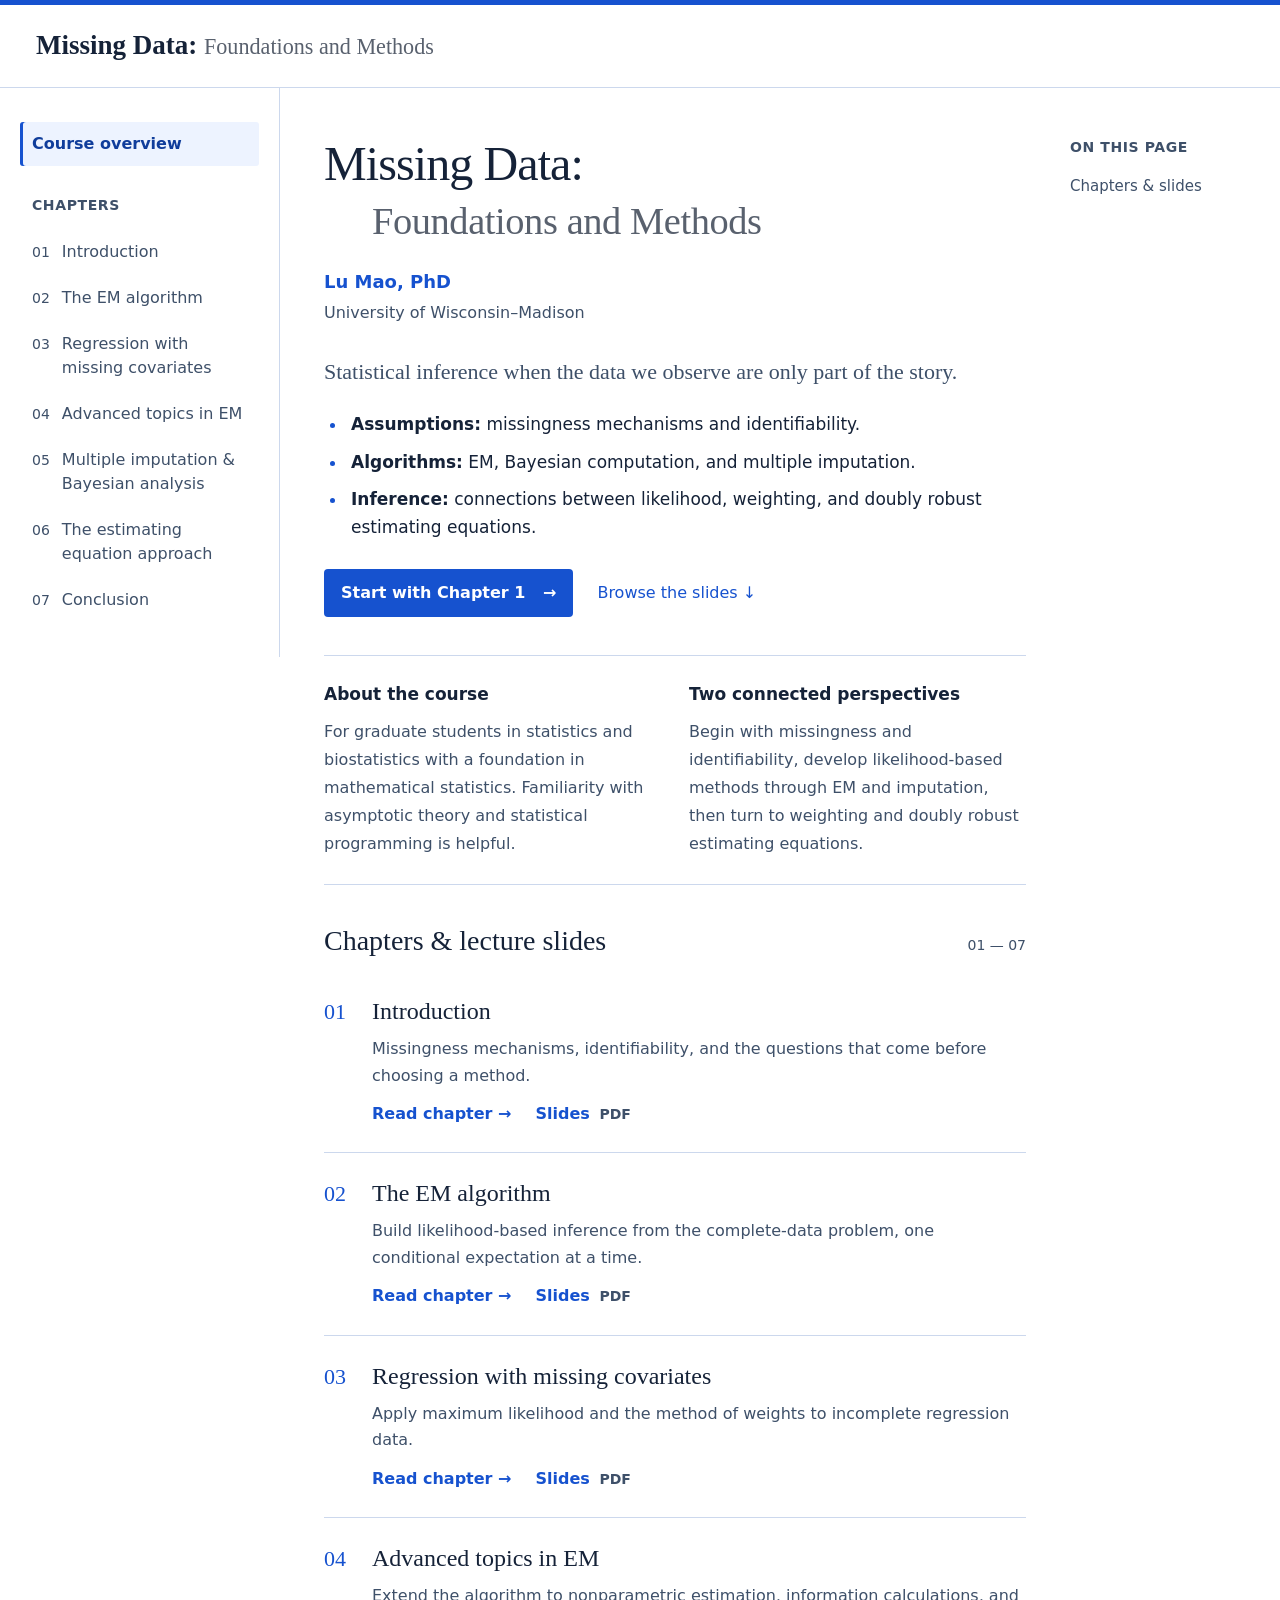
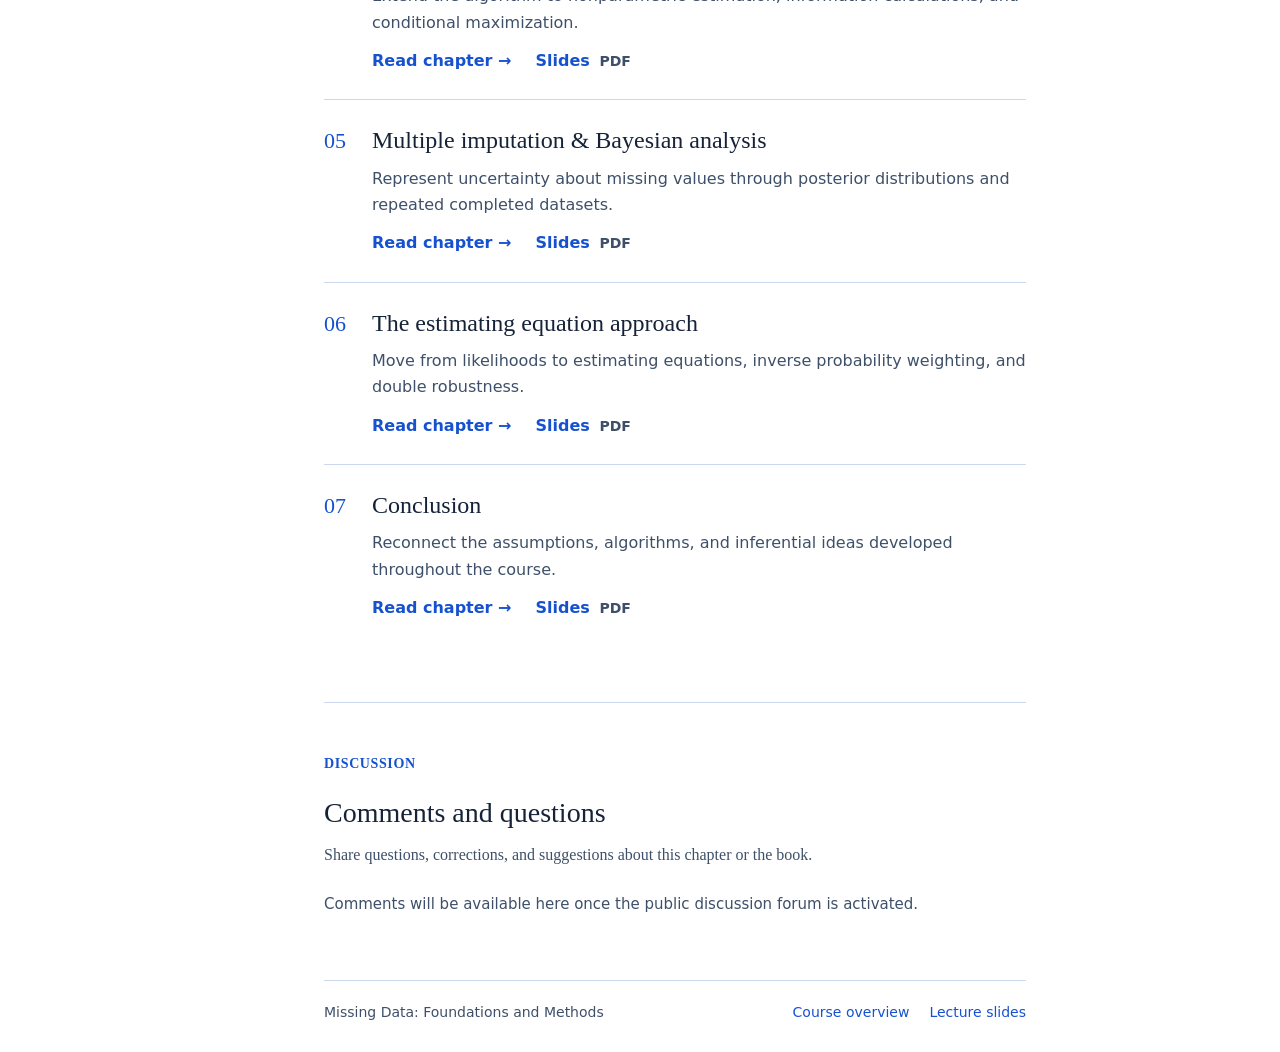
==== index.html @ 3f19879c "Publish Missing Data Foundations and Methods website" ====
<!DOCTYPE html>

<html lang="en"><head><meta charset="utf-8"/><meta content="width=device-width, initial-scale=1" name="viewport"/><title>Course overview · Missing Data: Foundations and Methods</title><meta content="Lecture slides and chapter notes for Missing Data: Foundations and Methods, by Lu Mao." name="description"/><link href="style.css" rel="stylesheet"/><link href="favicon.svg" rel="icon" type="image/svg+xml"/><script defer="" src="math-config.js"></script><script defer="" src="vendor/tex-svg-full.js"></script><script defer="" src="comments.js"></script></head>
<body data-chapter="0"><a class="skip" href="#main">Skip to content</a><header><a class="brand" href="index.html">Missing Data: <span>Foundations and Methods</span></a></header><div class="layout"><aside class="sidebar"><a class="overview active" href="index.html">Course overview</a><p class="nav-label">CHAPTERS</p><nav aria-label="Chapters"><a class="chapter-link" href="chapter-1.html"><span>01</span>Introduction</a><a class="chapter-link" href="chapter-2.html"><span>02</span>The EM algorithm</a><a class="chapter-link" href="chapter-3.html"><span>03</span>Regression with missing covariates</a><a class="chapter-link" href="chapter-4.html"><span>04</span>Advanced topics in EM</a><a class="chapter-link" href="chapter-5.html"><span>05</span>Multiple imputation &amp; Bayesian analysis</a><a class="chapter-link" href="chapter-6.html"><span>06</span>The estimating equation approach</a><a class="chapter-link" href="chapter-7.html"><span>07</span>Conclusion</a></nav></aside><main id="main"><h1 class="home-title">Missing Data:<span>Foundations and Methods</span></h1><div class="book-author"><p><a href="https://lmaowisc.github.io/" rel="author noopener noreferrer" target="_blank">Lu Mao, PhD</a></p><p class="affiliation"><a href="https://www.wisc.edu/" rel="noopener noreferrer" target="_blank">University of Wisconsin–Madison</a></p></div><p class="lead">Statistical inference when the data we observe are only part of the story.</p><ul aria-label="Course themes" class="intro"><li><strong>Assumptions:</strong> missingness mechanisms and identifiability.</li><li><strong>Algorithms:</strong> EM, Bayesian computation, and multiple imputation.</li><li><strong>Inference:</strong> connections between likelihood, weighting, and doubly robust estimating equations.</li></ul><div class="hero-actions"><a class="button" href="chapter-1.html">Start with Chapter 1 <span aria-hidden="true">→</span></a><a href="#chapters">Browse the slides ↓</a></div><section class="course-note"><div><h2>About the course</h2><p>For graduate students in statistics and biostatistics with a foundation in mathematical statistics. Familiarity with asymptotic theory and statistical programming is helpful.</p></div><div><h2>Two connected perspectives</h2><p>Begin with missingness and identifiability, develop likelihood-based methods through EM and imputation, then turn to weighting and doubly robust estimating equations.</p></div></section><section id="chapters"><div class="section-heading"><h2>Chapters &amp; lecture slides</h2><span>01 — 07</span></div><article class="chapter-row"><span class="number">01</span><div><h3><a href="chapter-1.html">Introduction</a></h3><p>Missingness mechanisms, identifiability, and the questions that come before choosing a method.</p><div class="row-links"><a href="chapter-1.html">Read chapter <span aria-hidden="true">→</span></a><a href="slides/chapter-1.pdf">Slides <span class="filetype">PDF</span></a></div></div></article><article class="chapter-row"><span class="number">02</span><div><h3><a href="chapter-2.html">The EM algorithm</a></h3><p>Build likelihood-based inference from the complete-data problem, one conditional expectation at a time.</p><div class="row-links"><a href="chapter-2.html">Read chapter <span aria-hidden="true">→</span></a><a href="slides/chapter-2.pdf">Slides <span class="filetype">PDF</span></a></div></div></article><article class="chapter-row"><span class="number">03</span><div><h3><a href="chapter-3.html">Regression with missing covariates</a></h3><p>Apply maximum likelihood and the method of weights to incomplete regression data.</p><div class="row-links"><a href="chapter-3.html">Read chapter <span aria-hidden="true">→</span></a><a href="slides/chapter-3.pdf">Slides <span class="filetype">PDF</span></a></div></div></article><article class="chapter-row"><span class="number">04</span><div><h3><a href="chapter-4.html">Advanced topics in EM</a></h3><p>Extend the algorithm to nonparametric estimation, information calculations, and conditional maximization.</p><div class="row-links"><a href="chapter-4.html">Read chapter <span aria-hidden="true">→</span></a><a href="slides/chapter-4.pdf">Slides <span class="filetype">PDF</span></a></div></div></article><article class="chapter-row"><span class="number">05</span><div><h3><a href="chapter-5.html">Multiple imputation &amp; Bayesian analysis</a></h3><p>Represent uncertainty about missing values through posterior distributions and repeated completed datasets.</p><div class="row-links"><a href="chapter-5.html">Read chapter <span aria-hidden="true">→</span></a><a href="slides/chapter-5.pdf">Slides <span class="filetype">PDF</span></a></div></div></article><article class="chapter-row"><span class="number">06</span><div><h3><a href="chapter-6.html">The estimating equation approach</a></h3><p>Move from likelihoods to estimating equations, inverse probability weighting, and double robustness.</p><div class="row-links"><a href="chapter-6.html">Read chapter <span aria-hidden="true">→</span></a><a href="slides/chapter-6.pdf">Slides <span class="filetype">PDF</span></a></div></div></article><article class="chapter-row"><span class="number">07</span><div><h3><a href="chapter-7.html">Conclusion</a></h3><p>Reconnect the assumptions, algorithms, and inferential ideas developed throughout the course.</p><div class="row-links"><a href="chapter-7.html">Read chapter <span aria-hidden="true">→</span></a><a href="slides/chapter-7.pdf">Slides <span class="filetype">PDF</span></a></div></div></article></section><section aria-labelledby="comments-title" class="comments" id="comments"><p class="eyebrow">DISCUSSION</p><h2 id="comments-title">Comments and questions</h2><p>Share questions, corrections, and suggestions about this chapter or the book.</p><div aria-live="polite" id="giscus-comments"></div></section><footer><span>Missing Data: Foundations and Methods</span><nav aria-label="Course resources"><a href="index.html">Course overview</a><a href="index.html#chapters">Lecture slides</a></nav></footer></main><aside class="on-page"><p class="nav-label">ON THIS PAGE</p><a href="#chapters">Chapters &amp; slides</a></aside></div></body></html>
---- style.css ----
:root {
  --paper: #ffffff;
  --ink: #152238;
  --muted: #3e5069;
  --subtitle: #59616e;
  --accent: #1652cf;
  --accent-dark: #103d9b;
  --line: #ccd8ed;
  --wash: #edf3ff;
  --selected: #1652cf;
}
* { box-sizing: border-box; }
html { scroll-behavior: smooth; scroll-padding-top: 30px; }
body { margin: 0; background: var(--paper); color: var(--ink); font: 17px/1.65 system-ui, -apple-system, "Segoe UI", sans-serif; }
a { color: var(--accent); text-decoration: none; }
a:hover { text-decoration: underline; }
a:focus-visible { outline: 3px solid var(--accent); outline-offset: 5px; }
.skip { position: absolute; top: -80px; background: white; padding: 12px; z-index: 10; }
.skip:focus { top: 5px; }
header { min-height: 88px; border-top: 5px solid var(--accent); border-bottom: 1px solid var(--line); display: flex; align-items: center; justify-content: space-between; gap: 24px; padding: 20px 36px; }
.brand { display: flex; flex-wrap: wrap; align-items: baseline; gap: 4px .25em; font: 600 27px/1.3 Georgia, serif; color: var(--ink); }
.brand span { color: var(--subtitle); font-size: .82em; font-weight: 400; }
.brand:hover { text-decoration: none; }
.layout { display: grid; grid-template-columns: 280px minmax(0, 850px) 210px; max-width: 1440px; margin: auto; }
.sidebar { border-right: 1px solid var(--line); padding: 34px 20px; align-self: start; position: sticky; top: 0; max-height: 100vh; overflow-y: auto; display: flex; flex-direction: column; }
.overview { font-size: 16px; padding: 9px 12px; color: var(--ink); border-radius: 3px; }
.nav-label { font-size: 14px; font-weight: 650; letter-spacing: .6px; margin: 28px 12px 12px; color: var(--muted); }
.chapter-link { display: flex; gap: 12px; padding: 11px 12px; font-size: 16px; line-height: 1.5; color: var(--muted); border-radius: 3px; }
.chapter-link span { font-size: 14px; color: var(--muted); padding-top: 2px; font-variant-numeric: tabular-nums; }
.active { background: var(--wash); color: var(--accent-dark); font-weight: 600; box-shadow: inset 3px 0 0 var(--accent); }
.active span { color: var(--accent-dark); }
.chapter-link:hover:not(.active), .overview:hover:not(.active) { background: var(--wash); color: var(--accent-dark); }
.chapter-link:hover, .overview:hover { text-decoration: none; }
.book-author { margin: 0 0 30px; font-size: 18px; line-height: 1.6; }
.book-author p { margin: 0; }
.book-author a { font-weight: 600; text-decoration: none; }
.book-author .affiliation { margin-top: 3px; font-size: 16px; color: var(--muted); }
.book-author .affiliation a { font-weight: 400; color: inherit; }
.book-author a:hover, .book-author .affiliation a:hover { color: var(--accent-dark); }
main { padding: 48px 44px 28px; min-width: 0; }
.eyebrow { font-size: 14px; letter-spacing: .6px; font-weight: 650; color: var(--accent); margin-bottom: 18px; }
h1 { font: normal clamp(36px, 3.8vw, 48px)/1.17 Georgia, "Times New Roman", serif; letter-spacing: -.9px; margin: 0 0 22px; }
.home-title { margin-bottom: 24px; }
.home-title span { display: block; margin-top: 7px; margin-left: 1.25em; color: var(--subtitle); font-size: .8em; letter-spacing: -.4px; }
.lead { font: 22px/1.5 Georgia, serif; color: var(--muted); margin: 0 0 22px; }
.intro { font-size: 17px; margin: 0 0 24px; padding-left: 23px; }
.intro li { padding-left: 4px; margin: 9px 0; }
.intro li::marker { color: var(--accent); }
.intro strong { font-weight: 600; }
.hero-actions { display: flex; align-items: center; gap: 24px; flex-wrap: wrap; margin: 28px 0 38px; font-size: 16px; }
.button { display: inline-block; background: var(--accent); color: white; padding: 11px 17px; border-radius: 4px; font-size: 16px; font-weight: 550; }
.button:hover { background: var(--accent-dark); text-decoration: none; }
.button span { margin-left: 12px; }
.course-note { border-top: 1px solid var(--line); border-bottom: 1px solid var(--line); display: grid; grid-template-columns: 1fr 1fr; gap: 28px; padding: 26px 0; margin-bottom: 38px; }
.course-note h2 { font: 600 17px/1.5 system-ui; margin: 0 0 10px; }
.course-note p { font-size: 16px; color: var(--muted); margin: 0; line-height: 1.75; }
.section-heading { display: flex; justify-content: space-between; align-items: baseline; gap: 16px; }
.section-heading h2 { font: normal 28px/1.3 Georgia, serif; margin: 0 0 12px; }
.section-heading > span { font-size: 14px; color: var(--muted); white-space: nowrap; }
.chapter-row { display: flex; gap: 20px; padding: 25px 0; border-bottom: 1px solid var(--line); }
.chapter-row:last-child { border-bottom: 0; }
.number { font: 22px/1.4 Georgia, serif; color: var(--accent); width: 28px; flex-shrink: 0; padding-top: 1px; }
.chapter-row h3 { font: normal 24px/1.3 Georgia, serif; margin: 0 0 9px; }
.chapter-row h3 a { color: var(--ink); }
.chapter-row p { font-size: 16px; color: var(--muted); margin: 0 0 12px; }
.row-links { display: flex; flex-wrap: wrap; gap: 10px 24px; font-size: 16px; font-weight: 550; }
.filetype { font-size: 14px; margin-left: 4px; color: var(--muted); }
.on-page { padding: 48px 20px 24px 0; position: sticky; top: 0; align-self: start; max-height: 100vh; overflow-y: auto; }
.on-page .nav-label { margin: 0 0 15px; }
.on-page a { display: block; font-size: 15px; color: var(--muted); margin: 12px 0; }
footer { border-top: 1px solid var(--line); padding-top: 20px; margin-top: 44px; font-size: 14px; color: var(--muted); display: flex; flex-wrap: wrap; justify-content: space-between; gap: 10px 20px; }
footer nav { display: flex; flex-wrap: wrap; gap: 8px 20px; }
.comments { border-top: 1px solid var(--line); margin-top: 56px; padding-top: 34px; }
.comments h2 { font: normal 28px/1.3 Georgia, serif; margin: 0 0 10px; }
.comments > p:not(.eyebrow) { color: var(--muted); font-size: 16px; margin: 0 0 22px; }
#giscus-comments { min-height: 44px; }
#giscus-comments > p { color: var(--muted); font-size: 15px; }
.chapter-title { font-size: 42px; }
.slide-bar { display: flex; flex-wrap: wrap; align-items: center; justify-content: space-between; gap: 16px; background: var(--wash); padding: 20px 24px; margin: 28px 0; }
.slide-bar strong { display: block; font-size: 17px; }
.slide-bar span { font-size: 15px; color: var(--muted); }
main > section > h2 { font: normal 28px/1.35 Georgia, serif; margin: 38px 0 18px; }
main > section > p { font: 18px/1.8 Georgia, serif; color: var(--ink); }
.equation { text-align: center; padding: 24px 16px; background: var(--wash); font: italic 20px/1.7 Georgia, serif; margin: 24px 0; overflow-wrap: anywhere; }
.definition { border-left: 3px solid #a1b3d5; padding-left: 22px; margin: 28px 0; }
.definition > span { font-size: 14px; letter-spacing: .6px; color: var(--accent); font-weight: bold; }
.definition h3 { font: normal 24px/1.35 Georgia, serif; margin: 6px 0 12px; }
.definition p, .callout p { font: 18px/1.8 Georgia, serif; margin: 0; }
.callout { background: var(--wash); padding: 24px; margin: 26px 0; }
.callout strong { font-size: 16px; display: block; margin-bottom: 10px; }
.topic-list { padding-left: 24px; }
.topic-list li { padding: 13px 0; border-bottom: 1px solid var(--line); }
.page-turn { display: flex; flex-wrap: wrap; justify-content: space-between; gap: 20px; margin-top: 44px; font-size: 16px; }
.chapter-contents { margin: 28px 0 38px; border: 1px solid var(--line); border-radius: 4px; padding: 16px 20px; font-size: 16px; }
.chapter-contents summary { cursor: pointer; font-weight: 600; color: var(--accent-dark); }
.chapter-contents nav { margin-top: 14px; }
.chapter-contents a { display: block; padding: 7px 0; }
.book-content { font: 18px/1.78 Georgia, "Times New Roman", serif; overflow-wrap: break-word; }
.book-content h2 { font: 500 28px/1.35 Georgia, serif; border-top: 2px solid var(--accent); padding-top: 25px; margin: 48px 0 24px; color: var(--ink); }
.book-content h3 { font: 600 22px/1.45 Georgia, serif; margin: 32px 0 16px; }
.book-content p { margin: 18px 0; }
.book-content .math-passage { margin: 22px 0; }
.book-content .math-passage > p { margin: 10px 0; }
.book-content .math-block { margin: 18px 0; }
.book-content a { text-decoration: underline; text-underline-offset: 3px; }
.book-content blockquote { margin: 26px 0; border-left: 4px solid var(--accent); background: var(--wash); padding: 12px 22px; }
.book-content blockquote p:first-child { margin-top: 6px; }
.book-content blockquote p:last-child { margin-bottom: 6px; }
.book-content li { margin: 12px 0; padding-left: 3px; }
.book-content ol { padding-left: 28px; }
.book-content figure { margin: 30px 0; text-align: center; }
.book-content img { display: block; max-width: 100%; height: auto; margin: 0 auto; }
.book-content figcaption { margin-top: 14px; font: 16px/1.65 system-ui, sans-serif; text-align: left; color: var(--ink); }
.table-scroll { overflow-x: auto; margin: 26px 0; }
.book-content table { border-collapse: collapse; width: 100%; font-size: 17px; line-height: 1.6; }
.book-content th, .book-content td { border-bottom: 1px solid var(--line); padding: 10px 12px; white-space: normal; }
.book-content th { background: var(--wash); }
.book-content caption { text-align: left; margin-bottom: 12px; font-size: 16px; }
.book-content pre { overflow-x: auto; background: #f3f6fc; border: 1px solid var(--line); padding: 20px; font: 15px/1.7 Consolas, monospace; }
.book-content code { font-family: Consolas, monospace; }
.book-content mjx-container { color: var(--ink); }
.book-content mjx-container[display="true"] { display: block; overflow-x: auto; overflow-y: hidden; max-width: 100%; padding: 8px 0; margin: 0 !important; }
.book-content mjx-container[display="true"] > svg { max-width: none; }
.book-content .math.display { display: block; max-width: 100%; overflow-x: auto; }
.book-content .math-scroll { display: block; max-width: 100%; overflow-x: auto; padding: 8px 0; }
.book-content mjx-container:focus-visible, .table-scroll:focus-visible, summary:focus-visible { outline: 2px solid var(--accent); outline-offset: 4px; }
@media (max-width: 1200px) {
  .layout { grid-template-columns: 260px minmax(0, 1fr); }
  .on-page { display: none; }
  main { padding: 40px 36px; }
  .sidebar { padding-left: 14px; padding-right: 14px; }
}
@media (max-width: 1000px) {
  .course-note { grid-template-columns: 1fr; gap: 22px; }
}
@media (max-width: 760px) {
  header { padding: 18px 22px; }
  .brand { font-size: 23px; }
  .layout { display: block; }
  .sidebar { position: static; max-height: none; border-right: 0; border-bottom: 1px solid var(--line); padding: 12px 16px; }
  .sidebar .nav-label { display: none; }
  .sidebar nav { display: flex; overflow-x: auto; gap: 8px; padding-bottom: 6px; }
  .chapter-link { flex-shrink: 0; white-space: nowrap; font-size: 16px; padding: 9px 10px; }
  .overview { padding: 7px 10px; margin-bottom: 6px; }
  .chapter-link span { display: none; }
  main { padding: 32px 24px; }
  h1 { font-size: 40px; }
  .chapter-title { font-size: 36px; }
  .lead { font-size: 21px; }
  .hero-actions { gap: 18px 24px; }
  .course-note { grid-template-columns: 1fr 1fr; }
  .chapter-row { gap: 16px; }
  .slide-bar { padding: 18px; }
}
@media (max-width: 540px) {
  header { padding: 16px 20px; gap: 18px; }
  main { padding: 30px 20px; }
  h1 { font-size: 36px; letter-spacing: -.6px; }
  .chapter-title { font-size: 34px; }
  .course-note { grid-template-columns: 1fr; }
  .section-heading { align-items: start; }
  .section-heading h2 { font-size: 26px; }
  .chapter-row h3 { font-size: 23px; }
  .callout { padding: 20px; }
  .equation { font-size: 18px; }
}
@media (prefers-reduced-motion: reduce) { html { scroll-behavior: auto; } }
@media print {
  header, .sidebar, .on-page, .hero-actions, .page-turn { display: none; }
  .layout { display: block; }
  main { padding: 0; }
  body { background: white; }
}
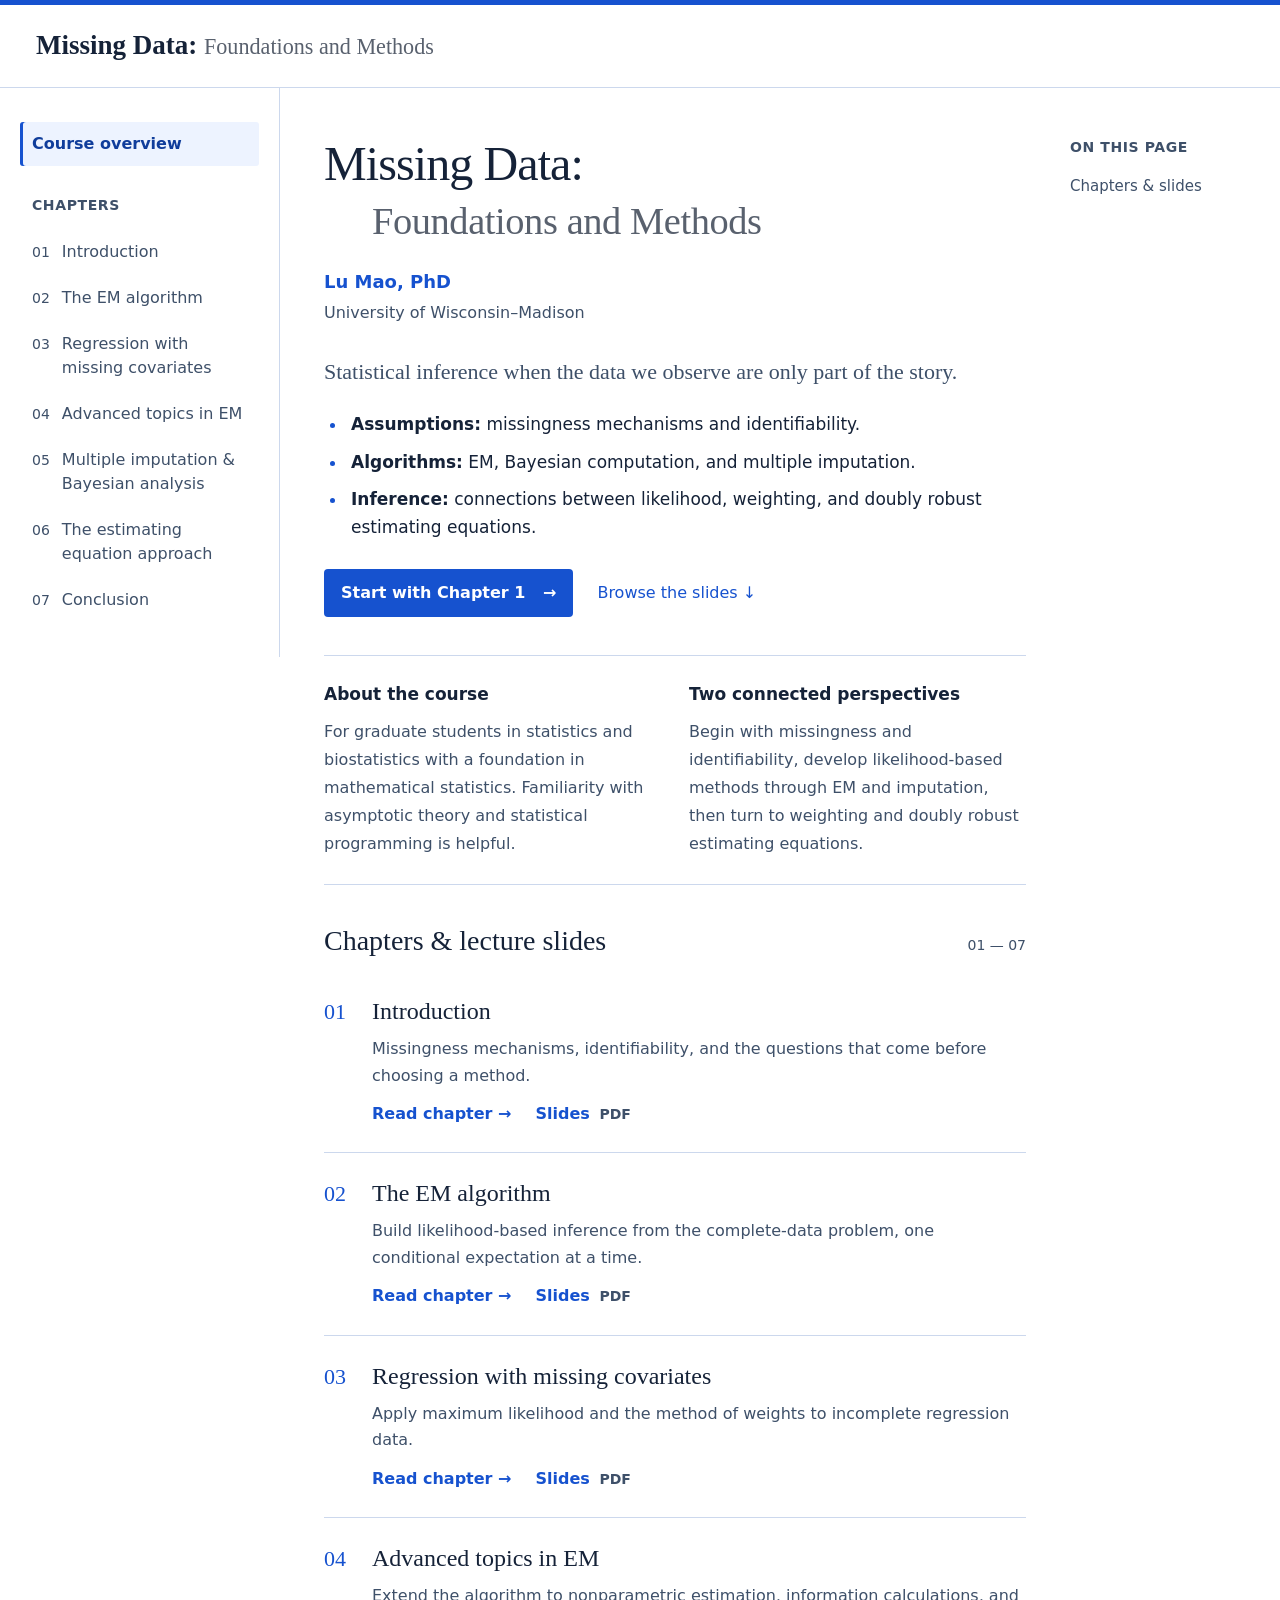
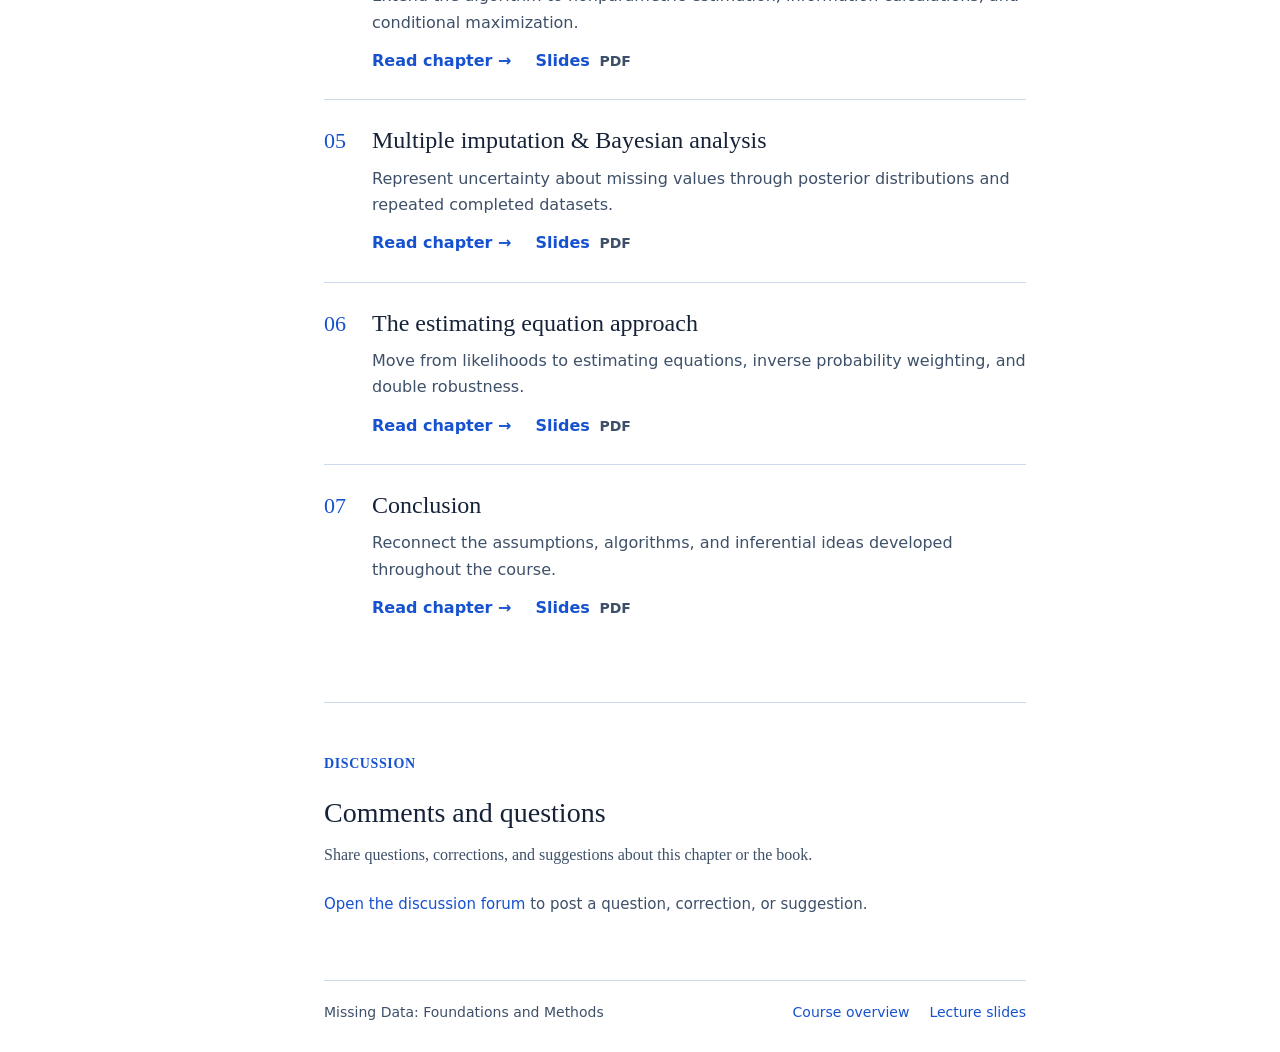
==== commit 1795bd7f: "Refresh public discussion link" ====
--- a/index.html
+++ b/index.html
@@ -1,4 +1,4 @@
 <!DOCTYPE html>
 
-<html lang="en"><head><meta charset="utf-8"/><meta content="width=device-width, initial-scale=1" name="viewport"/><title>Course overview · Missing Data: Foundations and Methods</title><meta content="Lecture slides and chapter notes for Missing Data: Foundations and Methods, by Lu Mao." name="description"/><link href="style.css" rel="stylesheet"/><link href="favicon.svg" rel="icon" type="image/svg+xml"/><script defer="" src="math-config.js"></script><script defer="" src="vendor/tex-svg-full.js"></script><script defer="" src="comments.js"></script></head>
+<html lang="en"><head><meta charset="utf-8"/><meta content="width=device-width, initial-scale=1" name="viewport"/><title>Course overview · Missing Data: Foundations and Methods</title><meta content="Lecture slides and chapter notes for Missing Data: Foundations and Methods, by Lu Mao." name="description"/><link href="style.css" rel="stylesheet"/><link href="favicon.svg" rel="icon" type="image/svg+xml"/><script defer="" src="math-config.js"></script><script defer="" src="vendor/tex-svg-full.js"></script><script defer="" src="comments.js?v=forum"></script></head>
 <body data-chapter="0"><a class="skip" href="#main">Skip to content</a><header><a class="brand" href="index.html">Missing Data: <span>Foundations and Methods</span></a></header><div class="layout"><aside class="sidebar"><a class="overview active" href="index.html">Course overview</a><p class="nav-label">CHAPTERS</p><nav aria-label="Chapters"><a class="chapter-link" href="chapter-1.html"><span>01</span>Introduction</a><a class="chapter-link" href="chapter-2.html"><span>02</span>The EM algorithm</a><a class="chapter-link" href="chapter-3.html"><span>03</span>Regression with missing covariates</a><a class="chapter-link" href="chapter-4.html"><span>04</span>Advanced topics in EM</a><a class="chapter-link" href="chapter-5.html"><span>05</span>Multiple imputation &amp; Bayesian analysis</a><a class="chapter-link" href="chapter-6.html"><span>06</span>The estimating equation approach</a><a class="chapter-link" href="chapter-7.html"><span>07</span>Conclusion</a></nav></aside><main id="main"><h1 class="home-title">Missing Data:<span>Foundations and Methods</span></h1><div class="book-author"><p><a href="https://lmaowisc.github.io/" rel="author noopener noreferrer" target="_blank">Lu Mao, PhD</a></p><p class="affiliation"><a href="https://www.wisc.edu/" rel="noopener noreferrer" target="_blank">University of Wisconsin–Madison</a></p></div><p class="lead">Statistical inference when the data we observe are only part of the story.</p><ul aria-label="Course themes" class="intro"><li><strong>Assumptions:</strong> missingness mechanisms and identifiability.</li><li><strong>Algorithms:</strong> EM, Bayesian computation, and multiple imputation.</li><li><strong>Inference:</strong> connections between likelihood, weighting, and doubly robust estimating equations.</li></ul><div class="hero-actions"><a class="button" href="chapter-1.html">Start with Chapter 1 <span aria-hidden="true">→</span></a><a href="#chapters">Browse the slides ↓</a></div><section class="course-note"><div><h2>About the course</h2><p>For graduate students in statistics and biostatistics with a foundation in mathematical statistics. Familiarity with asymptotic theory and statistical programming is helpful.</p></div><div><h2>Two connected perspectives</h2><p>Begin with missingness and identifiability, develop likelihood-based methods through EM and imputation, then turn to weighting and doubly robust estimating equations.</p></div></section><section id="chapters"><div class="section-heading"><h2>Chapters &amp; lecture slides</h2><span>01 — 07</span></div><article class="chapter-row"><span class="number">01</span><div><h3><a href="chapter-1.html">Introduction</a></h3><p>Missingness mechanisms, identifiability, and the questions that come before choosing a method.</p><div class="row-links"><a href="chapter-1.html">Read chapter <span aria-hidden="true">→</span></a><a href="slides/chapter-1.pdf">Slides <span class="filetype">PDF</span></a></div></div></article><article class="chapter-row"><span class="number">02</span><div><h3><a href="chapter-2.html">The EM algorithm</a></h3><p>Build likelihood-based inference from the complete-data problem, one conditional expectation at a time.</p><div class="row-links"><a href="chapter-2.html">Read chapter <span aria-hidden="true">→</span></a><a href="slides/chapter-2.pdf">Slides <span class="filetype">PDF</span></a></div></div></article><article class="chapter-row"><span class="number">03</span><div><h3><a href="chapter-3.html">Regression with missing covariates</a></h3><p>Apply maximum likelihood and the method of weights to incomplete regression data.</p><div class="row-links"><a href="chapter-3.html">Read chapter <span aria-hidden="true">→</span></a><a href="slides/chapter-3.pdf">Slides <span class="filetype">PDF</span></a></div></div></article><article class="chapter-row"><span class="number">04</span><div><h3><a href="chapter-4.html">Advanced topics in EM</a></h3><p>Extend the algorithm to nonparametric estimation, information calculations, and conditional maximization.</p><div class="row-links"><a href="chapter-4.html">Read chapter <span aria-hidden="true">→</span></a><a href="slides/chapter-4.pdf">Slides <span class="filetype">PDF</span></a></div></div></article><article class="chapter-row"><span class="number">05</span><div><h3><a href="chapter-5.html">Multiple imputation &amp; Bayesian analysis</a></h3><p>Represent uncertainty about missing values through posterior distributions and repeated completed datasets.</p><div class="row-links"><a href="chapter-5.html">Read chapter <span aria-hidden="true">→</span></a><a href="slides/chapter-5.pdf">Slides <span class="filetype">PDF</span></a></div></div></article><article class="chapter-row"><span class="number">06</span><div><h3><a href="chapter-6.html">The estimating equation approach</a></h3><p>Move from likelihoods to estimating equations, inverse probability weighting, and double robustness.</p><div class="row-links"><a href="chapter-6.html">Read chapter <span aria-hidden="true">→</span></a><a href="slides/chapter-6.pdf">Slides <span class="filetype">PDF</span></a></div></div></article><article class="chapter-row"><span class="number">07</span><div><h3><a href="chapter-7.html">Conclusion</a></h3><p>Reconnect the assumptions, algorithms, and inferential ideas developed throughout the course.</p><div class="row-links"><a href="chapter-7.html">Read chapter <span aria-hidden="true">→</span></a><a href="slides/chapter-7.pdf">Slides <span class="filetype">PDF</span></a></div></div></article></section><section aria-labelledby="comments-title" class="comments" id="comments"><p class="eyebrow">DISCUSSION</p><h2 id="comments-title">Comments and questions</h2><p>Share questions, corrections, and suggestions about this chapter or the book.</p><div aria-live="polite" id="giscus-comments"></div></section><footer><span>Missing Data: Foundations and Methods</span><nav aria-label="Course resources"><a href="index.html">Course overview</a><a href="index.html#chapters">Lecture slides</a></nav></footer></main><aside class="on-page"><p class="nav-label">ON THIS PAGE</p><a href="#chapters">Chapters &amp; slides</a></aside></div></body></html>
